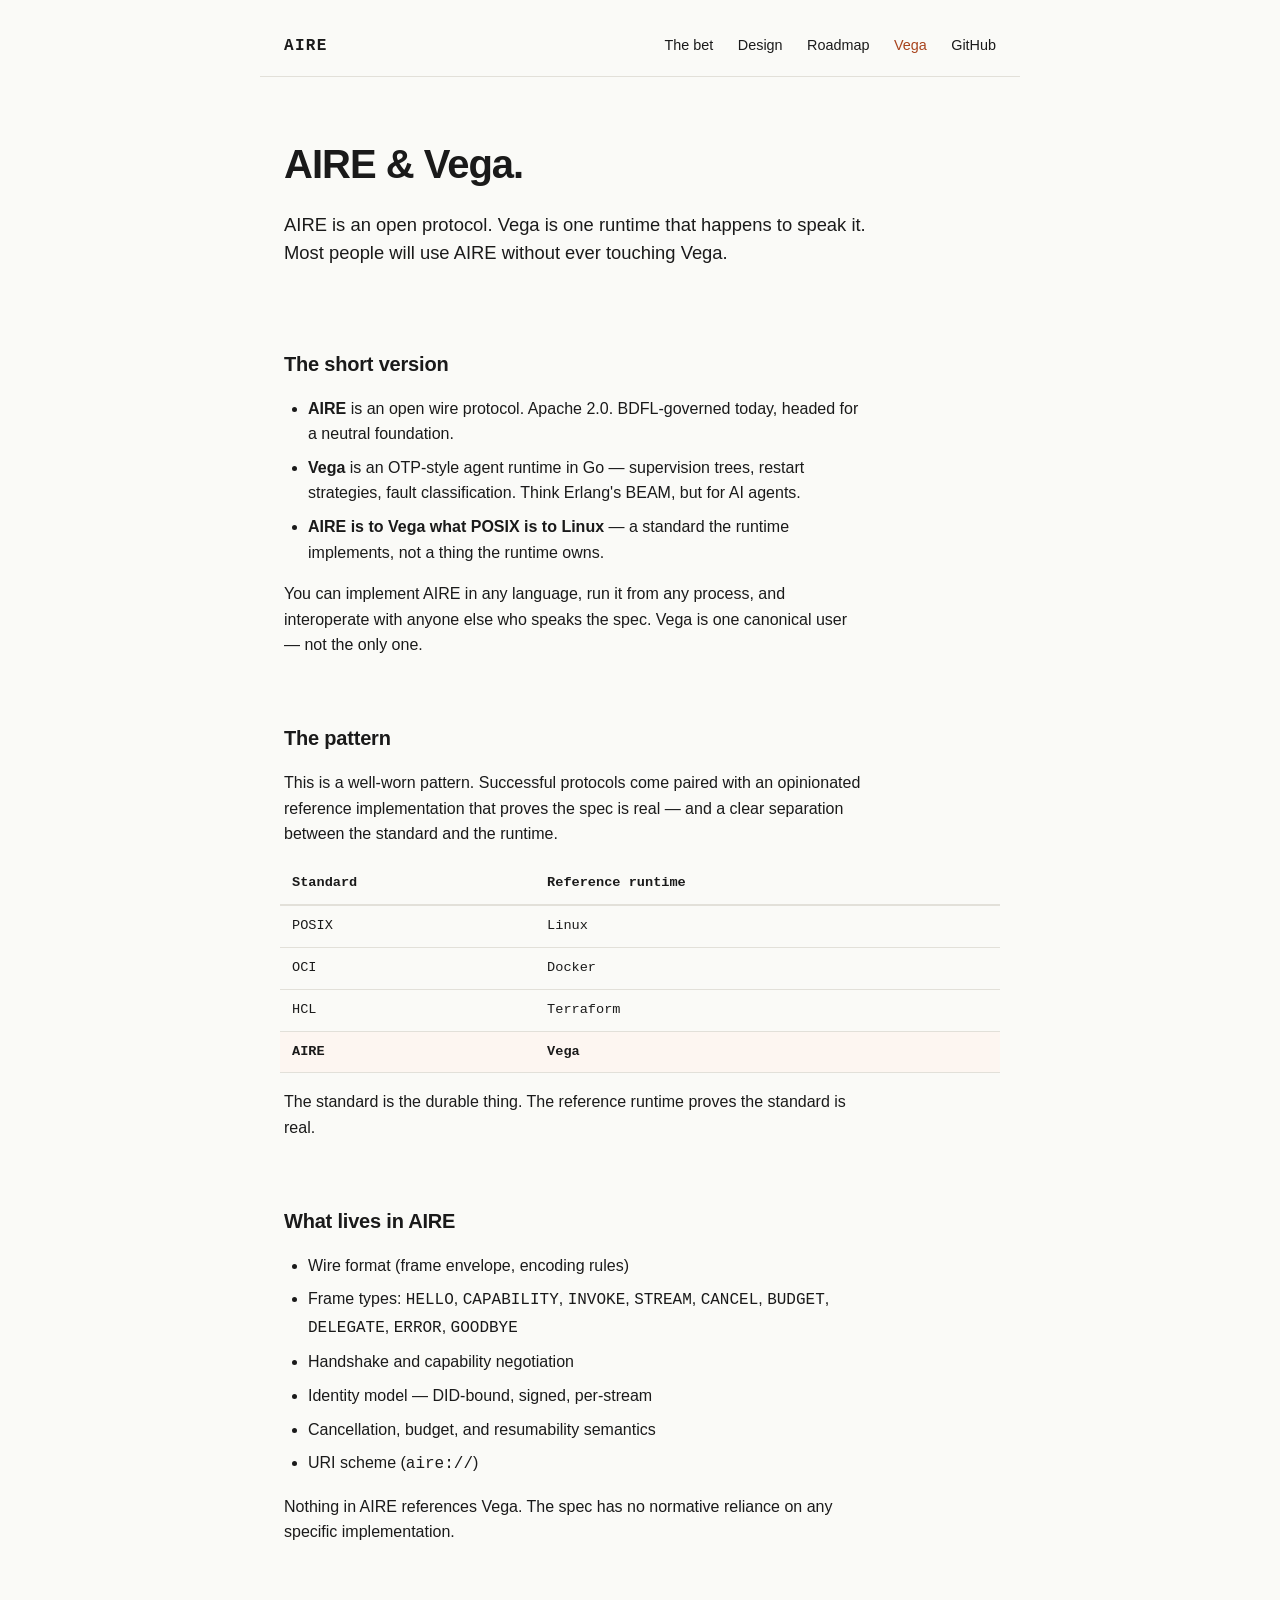
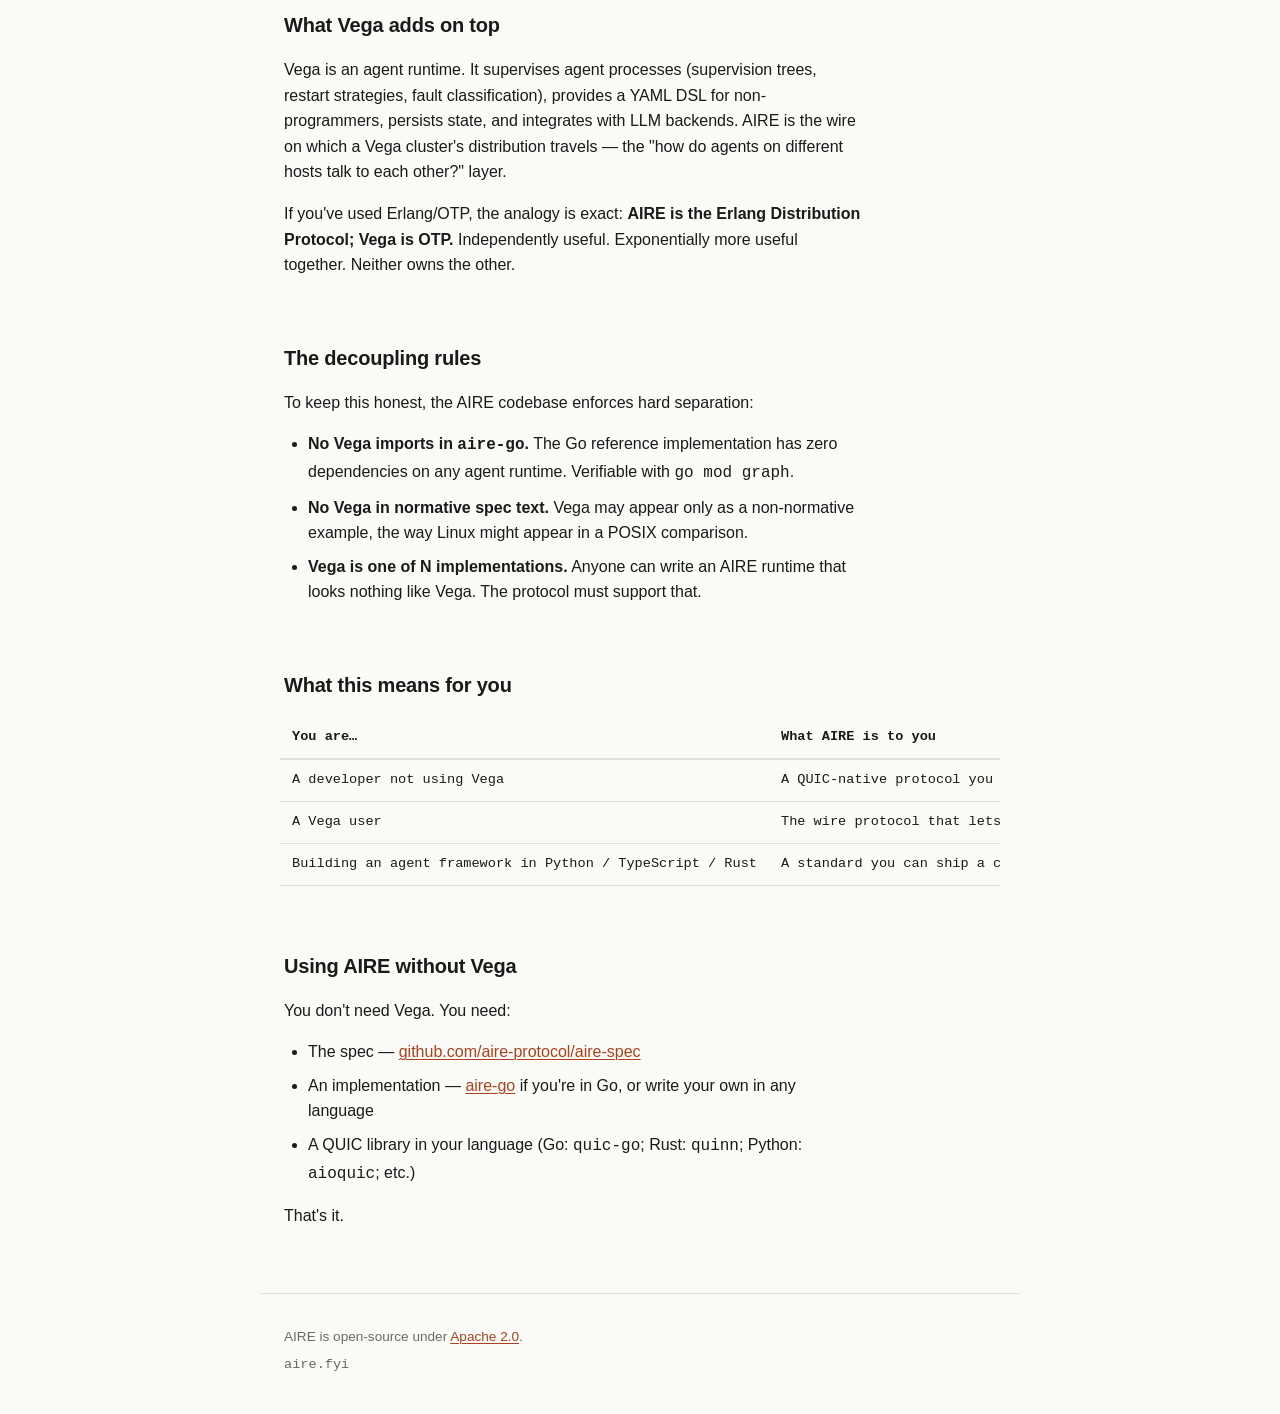
==== vega.html @ 7baf83b5 "Add /vega page explaining the AIRE↔Vega relationship New vega.html: open-protocol framing (AIRE is t" ====
<!doctype html>
<html lang="en">
<head>
<meta charset="utf-8">
<meta name="viewport" content="width=device-width, initial-scale=1">
<title>AIRE &amp; Vega — relationship</title>
<meta name="description" content="AIRE is an open protocol. Vega is one runtime that happens to speak it. The relationship, the decoupling rules, and what it means for you.">

<meta property="og:type" content="website">
<meta property="og:title" content="AIRE &amp; Vega">
<meta property="og:description" content="AIRE is an open protocol. Vega is one runtime that happens to speak it. The relationship explained.">
<meta property="og:url" content="https://aire.fyi/vega">
<meta name="twitter:card" content="summary">
<meta name="twitter:title" content="AIRE &amp; Vega">
<meta name="twitter:description" content="AIRE is an open protocol. Vega is one runtime that happens to speak it.">

<link rel="stylesheet" href="style.css">
</head>
<body>

<header>
  <div class="brand"><a href="/">AIRE</a></div>
  <nav>
    <a href="/#bet">The bet</a>
    <a href="/#design">Design</a>
    <a href="/#roadmap">Roadmap</a>
    <a href="vega.html" aria-current="page">Vega</a>
    <a href="https://github.com/aire-protocol">GitHub</a>
  </nav>
</header>

<main>

<section class="hero">
  <h1>AIRE &amp; Vega.</h1>
  <p class="lede">AIRE is an open protocol. Vega is one runtime that happens to speak it. Most people will use AIRE without ever touching Vega.</p>
</section>

<section>
  <h2>The short version</h2>
  <ul>
    <li><strong>AIRE</strong> is an open wire protocol. Apache 2.0. BDFL-governed today, headed for a neutral foundation.</li>
    <li><strong>Vega</strong> is an OTP-style agent runtime in Go — supervision trees, restart strategies, fault classification. Think Erlang's BEAM, but for AI agents.</li>
    <li><strong>AIRE is to Vega what POSIX is to Linux</strong> — a standard the runtime implements, not a thing the runtime owns.</li>
  </ul>
  <p>You can implement AIRE in any language, run it from any process, and interoperate with anyone else who speaks the spec. Vega is one canonical user — not the only one.</p>
</section>

<section>
  <h2>The pattern</h2>
  <p>This is a well-worn pattern. Successful protocols come paired with an opinionated reference implementation that proves the spec is real — and a clear separation between the standard and the runtime.</p>
  <div class="table-wrap">
  <table>
    <thead>
      <tr><th>Standard</th><th>Reference runtime</th></tr>
    </thead>
    <tbody>
      <tr><td>POSIX</td><td>Linux</td></tr>
      <tr><td>OCI</td><td>Docker</td></tr>
      <tr><td>HCL</td><td>Terraform</td></tr>
      <tr class="highlight"><td><strong>AIRE</strong></td><td><strong>Vega</strong></td></tr>
    </tbody>
  </table>
  </div>
  <p>The standard is the durable thing. The reference runtime proves the standard is real.</p>
</section>

<section>
  <h2>What lives in AIRE</h2>
  <ul>
    <li>Wire format (frame envelope, encoding rules)</li>
    <li>Frame types: <code>HELLO</code>, <code>CAPABILITY</code>, <code>INVOKE</code>, <code>STREAM</code>, <code>CANCEL</code>, <code>BUDGET</code>, <code>DELEGATE</code>, <code>ERROR</code>, <code>GOODBYE</code></li>
    <li>Handshake and capability negotiation</li>
    <li>Identity model — DID-bound, signed, per-stream</li>
    <li>Cancellation, budget, and resumability semantics</li>
    <li>URI scheme (<code>aire://</code>)</li>
  </ul>
  <p>Nothing in AIRE references Vega. The spec has no normative reliance on any specific implementation.</p>
</section>

<section>
  <h2>What Vega adds on top</h2>
  <p>Vega is an agent runtime. It supervises agent processes (supervision trees, restart strategies, fault classification), provides a YAML DSL for non-programmers, persists state, and integrates with LLM backends. AIRE is the wire on which a Vega cluster's distribution travels — the "how do agents on different hosts talk to each other?" layer.</p>
  <p>If you've used Erlang/OTP, the analogy is exact: <strong>AIRE is the Erlang Distribution Protocol; Vega is OTP.</strong> Independently useful. Exponentially more useful together. Neither owns the other.</p>
</section>

<section>
  <h2>The decoupling rules</h2>
  <p>To keep this honest, the AIRE codebase enforces hard separation:</p>
  <ul>
    <li><strong>No Vega imports in <code>aire-go</code>.</strong> The Go reference implementation has zero dependencies on any agent runtime. Verifiable with <code>go mod graph</code>.</li>
    <li><strong>No Vega in normative spec text.</strong> Vega may appear only as a non-normative example, the way Linux might appear in a POSIX comparison.</li>
    <li><strong>Vega is one of N implementations.</strong> Anyone can write an AIRE runtime that looks nothing like Vega. The protocol must support that.</li>
  </ul>
</section>

<section>
  <h2>What this means for you</h2>
  <div class="table-wrap">
  <table>
    <thead>
      <tr><th>You are…</th><th>What AIRE is to you</th></tr>
    </thead>
    <tbody>
      <tr><td>A developer not using Vega</td><td>A QUIC-native protocol you can implement against the spec</td></tr>
      <tr><td>A Vega user</td><td>The wire protocol that lets Vega processes on different hosts talk to each other</td></tr>
      <tr><td>Building an agent framework in Python / TypeScript / Rust</td><td>A standard you can ship a client for; <code>aire-go</code> is a reference, not a constraint</td></tr>
    </tbody>
  </table>
  </div>
</section>

<section>
  <h2>Using AIRE without Vega</h2>
  <p>You don't need Vega. You need:</p>
  <ul>
    <li>The spec — <a href="https://github.com/aire-protocol/aire-spec">github.com/aire-protocol/aire-spec</a></li>
    <li>An implementation — <a href="https://github.com/aire-protocol/aire-go">aire-go</a> if you're in Go, or write your own in any language</li>
    <li>A QUIC library in your language (Go: <code>quic-go</code>; Rust: <code>quinn</code>; Python: <code>aioquic</code>; etc.)</li>
  </ul>
  <p>That's it.</p>
</section>

</main>

<footer>
  <p>AIRE is open-source under <a href="https://github.com/aire-protocol/aire-spec/blob/main/LICENSE">Apache 2.0</a>.</p>
  <p class="dim">aire.fyi</p>
</footer>

</body>
</html>
---- style.css ----
:root {
  --bg: #fafaf7;
  --fg: #1a1a1a;
  --dim: #6a6a6a;
  --accent: #a8431d;
  --rule: #e2e0d9;
  --code-bg: #f1efe8;
  --highlight-bg: #fdf6f1;
}

* { box-sizing: border-box; }

html { font-size: 16px; }

body {
  margin: 0;
  background: var(--bg);
  color: var(--fg);
  font-family: -apple-system, BlinkMacSystemFont, "Segoe UI", "Helvetica Neue", Arial, sans-serif;
  font-size: 1rem;
  line-height: 1.6;
  -webkit-font-smoothing: antialiased;
  -moz-osx-font-smoothing: grayscale;
}

code, pre, .mono {
  font-family: ui-monospace, "SF Mono", "JetBrains Mono", Menlo, Consolas, monospace;
}

header {
  max-width: 760px;
  margin: 0 auto;
  padding: 2rem 1.5rem 1rem;
  display: flex;
  justify-content: space-between;
  align-items: baseline;
  border-bottom: 1px solid var(--rule);
}

.brand {
  font-weight: 700;
  letter-spacing: 0.08em;
  font-size: 1rem;
  font-family: ui-monospace, "SF Mono", Menlo, Consolas, monospace;
}

.brand a {
  color: inherit;
  text-decoration: none;
}

.brand a:hover {
  color: var(--accent);
}

nav a[aria-current="page"] {
  color: var(--accent);
}

nav a {
  margin-left: 1.25rem;
  color: var(--fg);
  text-decoration: none;
  font-size: 0.9rem;
}

nav a:hover {
  color: var(--accent);
  text-decoration: underline;
}

main {
  max-width: 760px;
  margin: 0 auto;
  padding: 0 1.5rem;
}

section {
  margin: 4rem 0;
}

.hero {
  margin: 4rem 0 5rem;
}

.hero h1 {
  font-size: 2.5rem;
  font-weight: 700;
  letter-spacing: -0.025em;
  line-height: 1.15;
  margin: 0 0 1.5rem;
}

.lede {
  font-size: 1.15rem;
  line-height: 1.55;
  color: var(--fg);
  margin: 0 0 2rem;
  max-width: 60ch;
}

.meta {
  font-family: ui-monospace, "SF Mono", Menlo, Consolas, monospace;
  font-size: 0.85rem;
  color: var(--dim);
}

.meta span {
  margin-right: 1.5rem;
  display: inline-block;
}

h2 {
  font-size: 1.25rem;
  font-weight: 700;
  margin: 0 0 1rem;
  letter-spacing: -0.01em;
}

p {
  margin: 0 0 1rem;
  max-width: 65ch;
}

a {
  color: var(--accent);
  text-decoration: underline;
  text-decoration-thickness: 1px;
  text-underline-offset: 2px;
}

a:hover {
  text-decoration-thickness: 2px;
}

ul, ol {
  margin: 0 0 1rem;
  padding-left: 1.5rem;
  max-width: 65ch;
}

li {
  margin-bottom: 0.5rem;
}

.design {
  margin: 0;
}

.design dt {
  font-weight: 600;
  margin-top: 1.25rem;
  font-size: 0.95rem;
}

.design dd {
  margin: 0.25rem 0 0 0;
  color: var(--dim);
  max-width: 65ch;
}

.design dd code {
  background: var(--code-bg);
  padding: 0.1rem 0.35rem;
  border-radius: 3px;
  font-size: 0.88rem;
  color: var(--fg);
}

.table-wrap {
  overflow-x: auto;
  margin: 1rem -0.25rem;
}

table {
  width: 100%;
  border-collapse: collapse;
  font-size: 0.85rem;
  font-family: ui-monospace, "SF Mono", Menlo, Consolas, monospace;
}

th, td {
  text-align: left;
  padding: 0.6rem 0.75rem;
  border-bottom: 1px solid var(--rule);
  white-space: nowrap;
}

th {
  font-weight: 600;
  border-bottom: 2px solid var(--rule);
}

tr.highlight td {
  background: var(--highlight-bg);
}

.roadmap {
  list-style: none;
  padding-left: 0;
  font-family: ui-monospace, "SF Mono", Menlo, Consolas, monospace;
  font-size: 0.95rem;
}

.roadmap li {
  margin-bottom: 0.6rem;
}

.roadmap em {
  color: var(--dim);
  font-style: normal;
  font-size: 0.85rem;
}

.links {
  list-style: none;
  padding-left: 0;
}

footer {
  max-width: 760px;
  margin: 4rem auto 2rem;
  padding: 2rem 1.5rem 1rem;
  border-top: 1px solid var(--rule);
  font-size: 0.85rem;
  color: var(--dim);
}

footer p {
  margin: 0 0 0.4rem;
}

.dim {
  color: var(--dim);
  font-family: ui-monospace, "SF Mono", Menlo, Consolas, monospace;
}

@media (max-width: 600px) {
  .hero h1 { font-size: 1.85rem; }
  .lede { font-size: 1.05rem; }
  header {
    flex-direction: column;
    align-items: flex-start;
    gap: 0.75rem;
  }
  nav a { margin-left: 0; margin-right: 1.25rem; }
  .meta span { display: block; margin-bottom: 0.25rem; }
  table { font-size: 0.8rem; }
  th, td { padding: 0.4rem 0.5rem; }
}
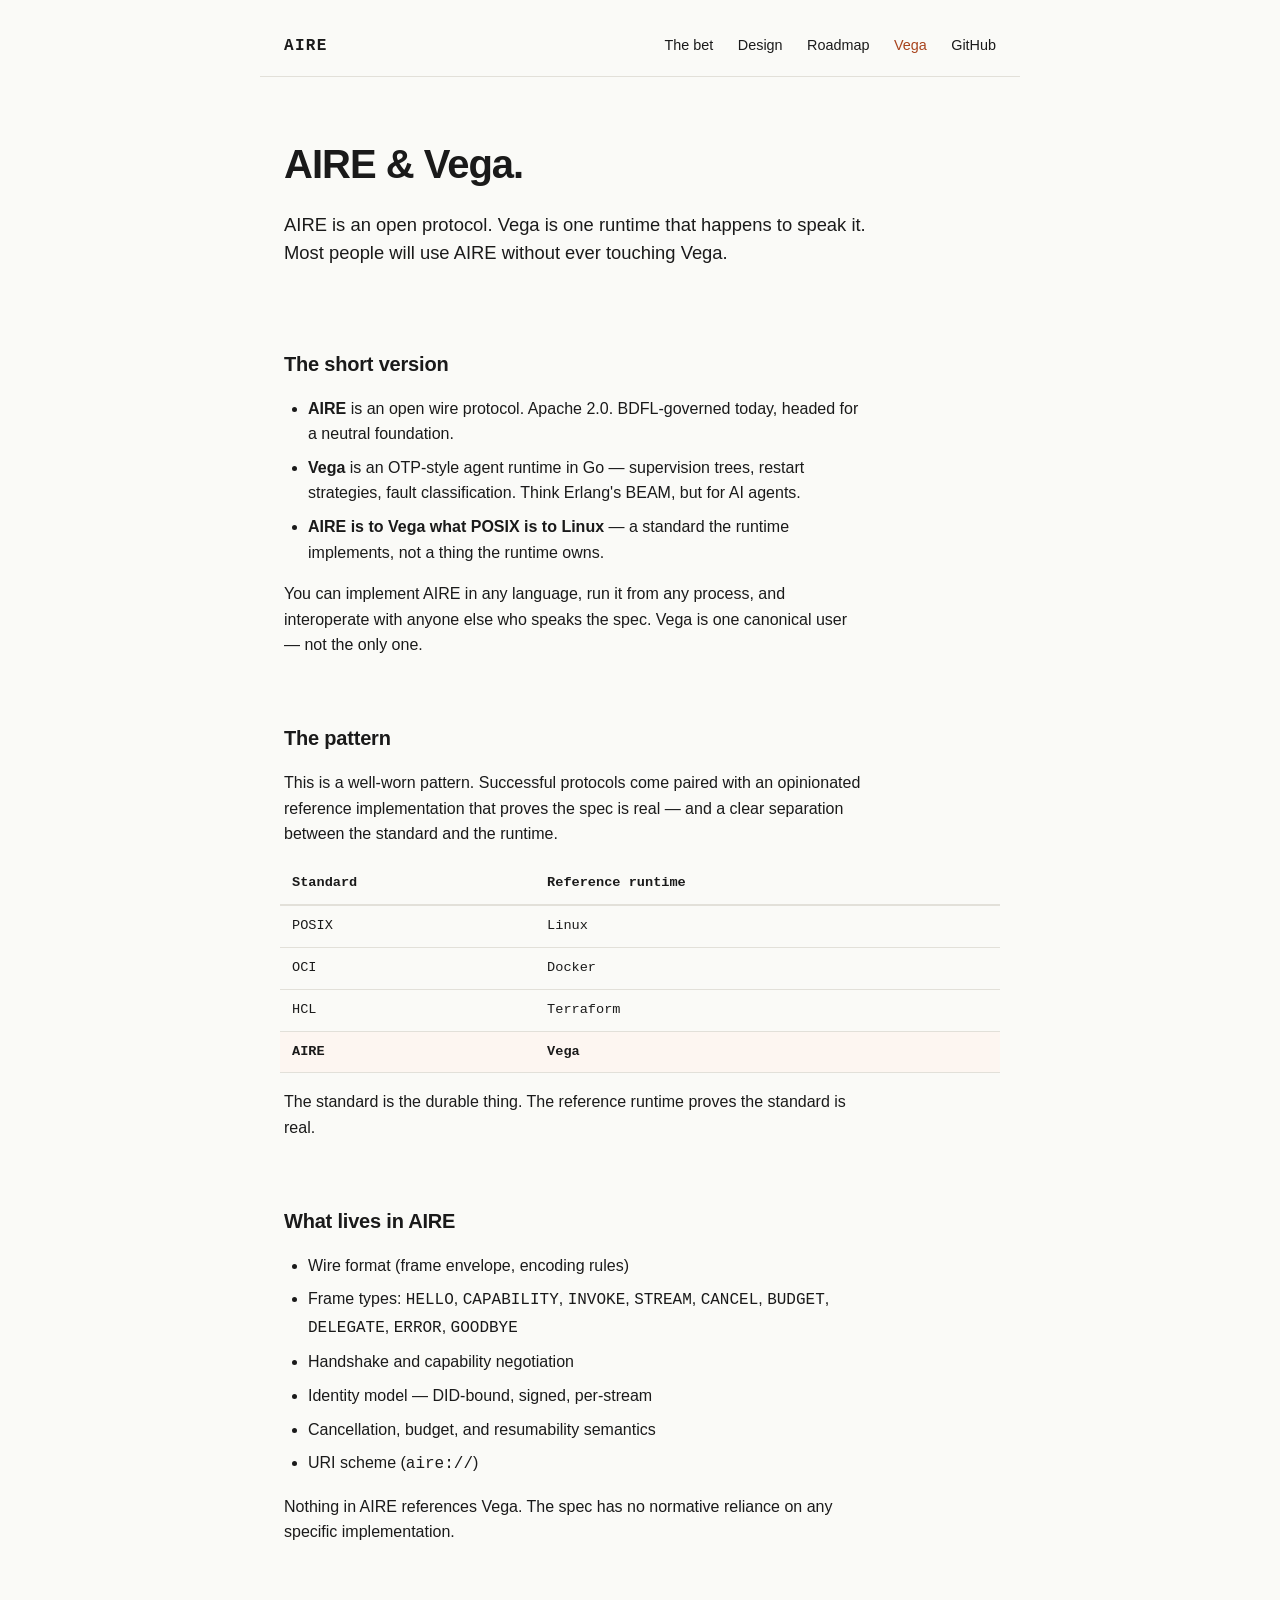
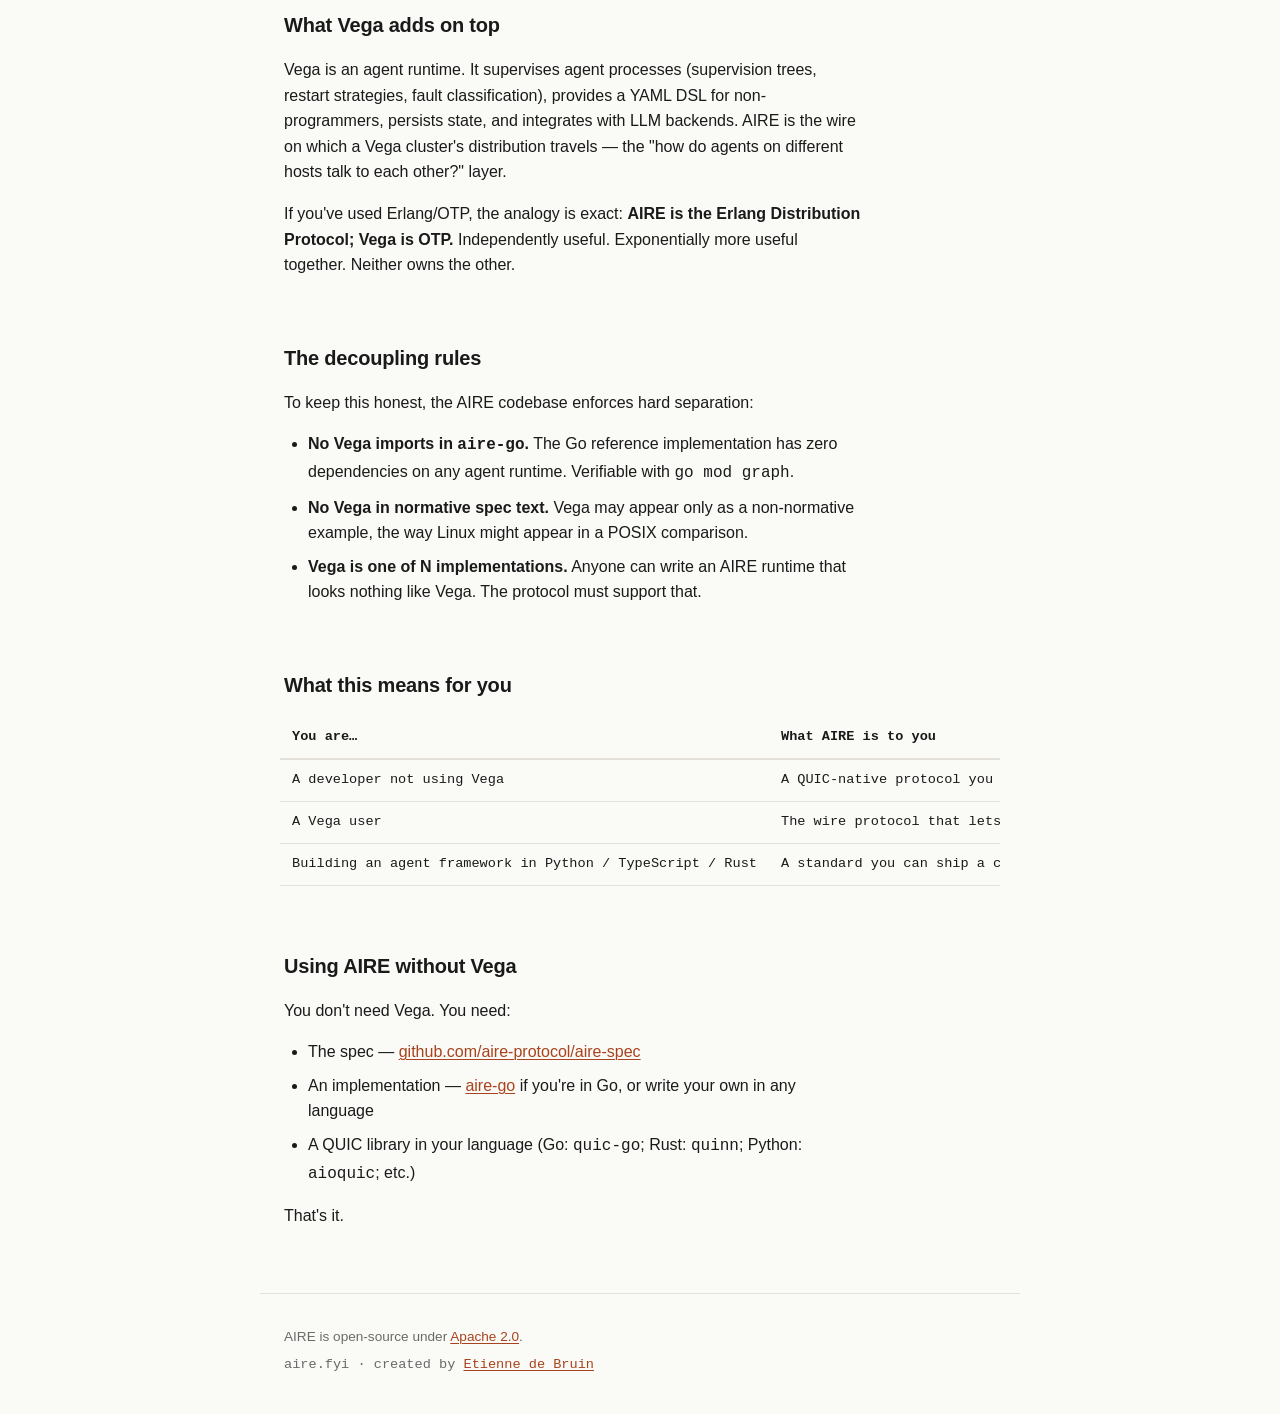
==== commit 113db5cb: "Add subtle creator credit in footer" ====
--- a/vega.html
+++ b/vega.html
@@ -125,7 +125,7 @@
 
 <footer>
   <p>AIRE is open-source under <a href="https://github.com/aire-protocol/aire-spec/blob/main/LICENSE">Apache 2.0</a>.</p>
-  <p class="dim">aire.fyi</p>
+  <p class="dim">aire.fyi · created by <a href="https://github.com/etdebruin">Etienne de Bruin</a></p>
 </footer>
 
 </body>
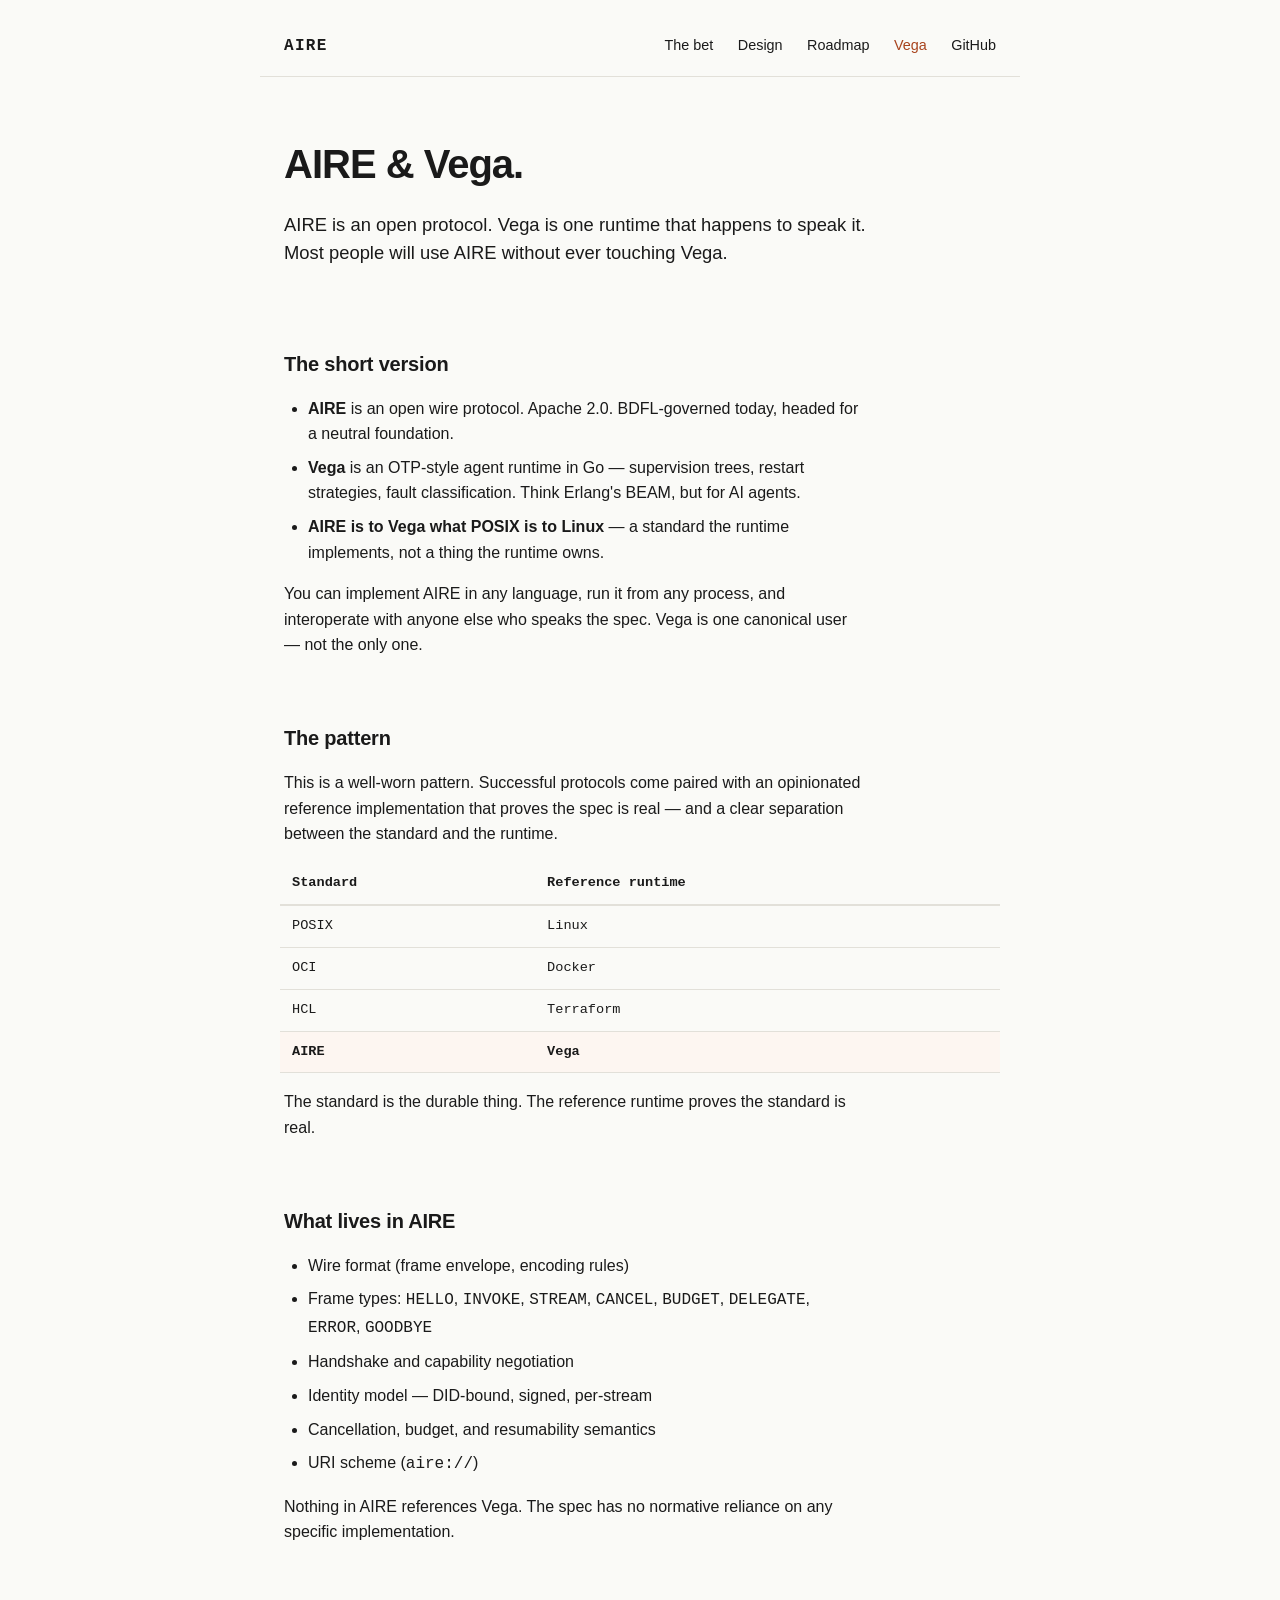
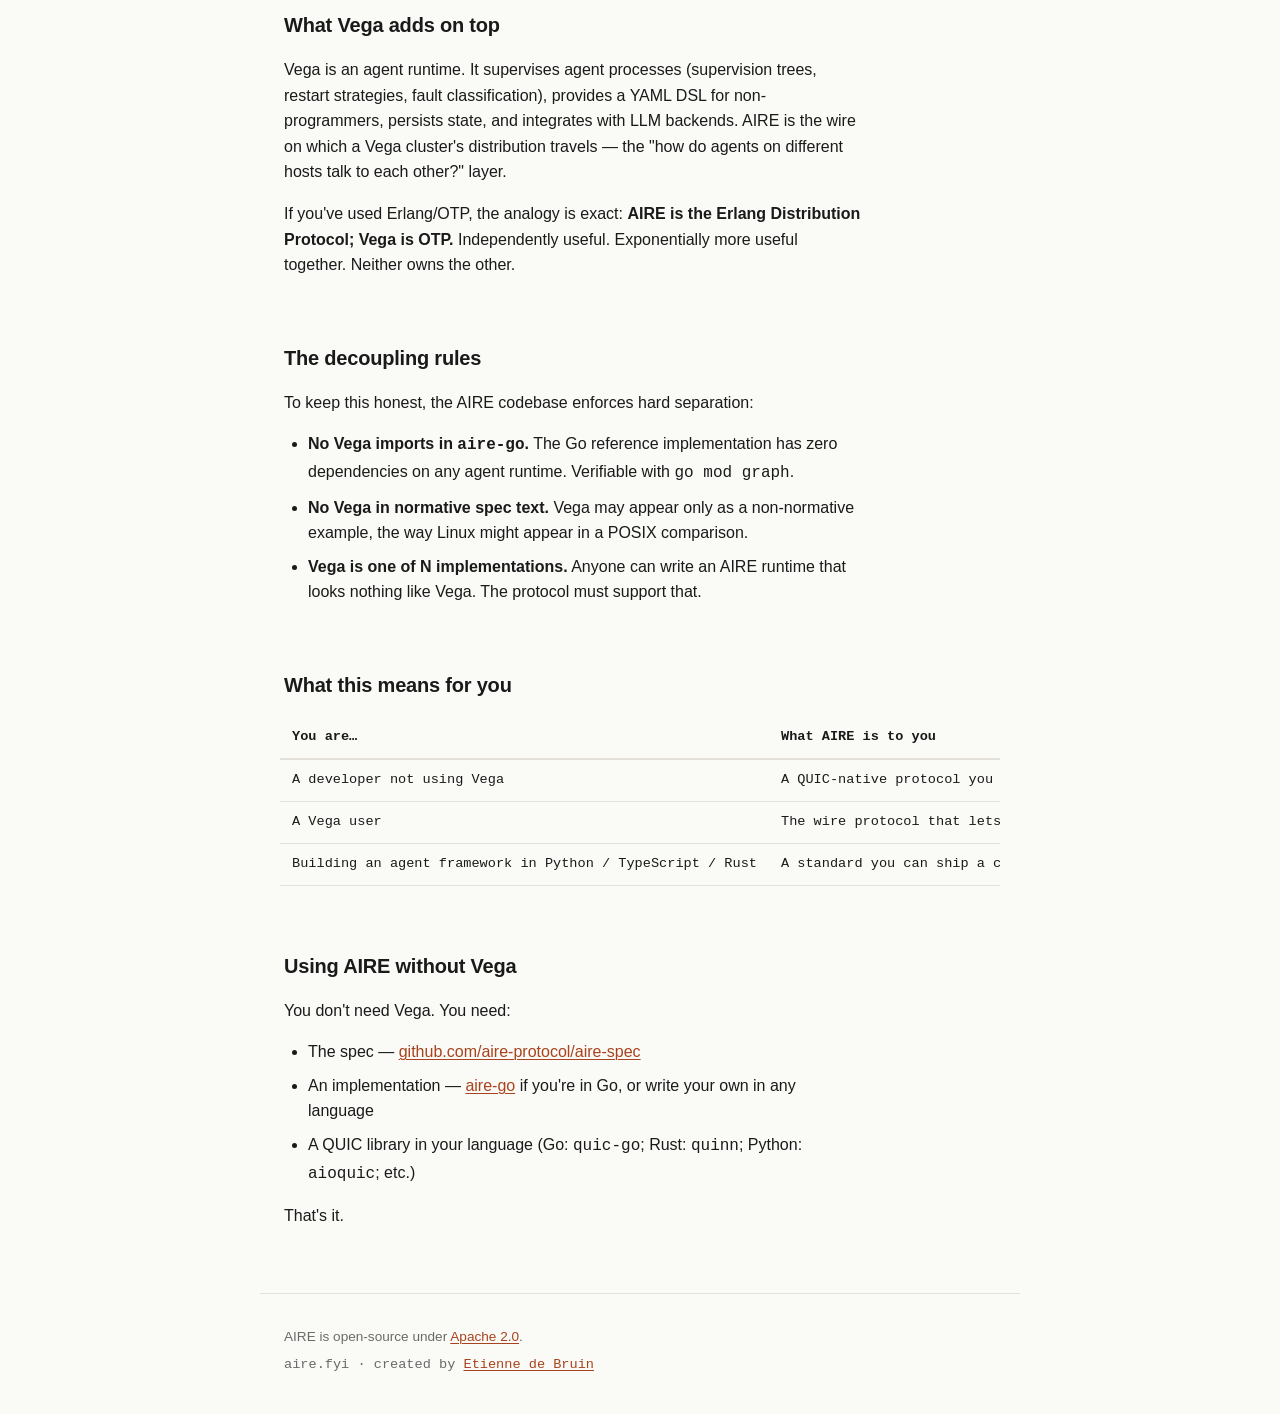
==== commit 024f6c56: "Sync site to v0.2 shipped: drop CAPABILITY frame, add signing + vector link Spec v0.2 just shipped e" ====
--- a/vega.html
+++ b/vega.html
@@ -69,7 +69,7 @@
   <h2>What lives in AIRE</h2>
   <ul>
     <li>Wire format (frame envelope, encoding rules)</li>
-    <li>Frame types: <code>HELLO</code>, <code>CAPABILITY</code>, <code>INVOKE</code>, <code>STREAM</code>, <code>CANCEL</code>, <code>BUDGET</code>, <code>DELEGATE</code>, <code>ERROR</code>, <code>GOODBYE</code></li>
+    <li>Frame types: <code>HELLO</code>, <code>INVOKE</code>, <code>STREAM</code>, <code>CANCEL</code>, <code>BUDGET</code>, <code>DELEGATE</code>, <code>ERROR</code>, <code>GOODBYE</code></li>
     <li>Handshake and capability negotiation</li>
     <li>Identity model — DID-bound, signed, per-stream</li>
     <li>Cancellation, budget, and resumability semantics</li>
